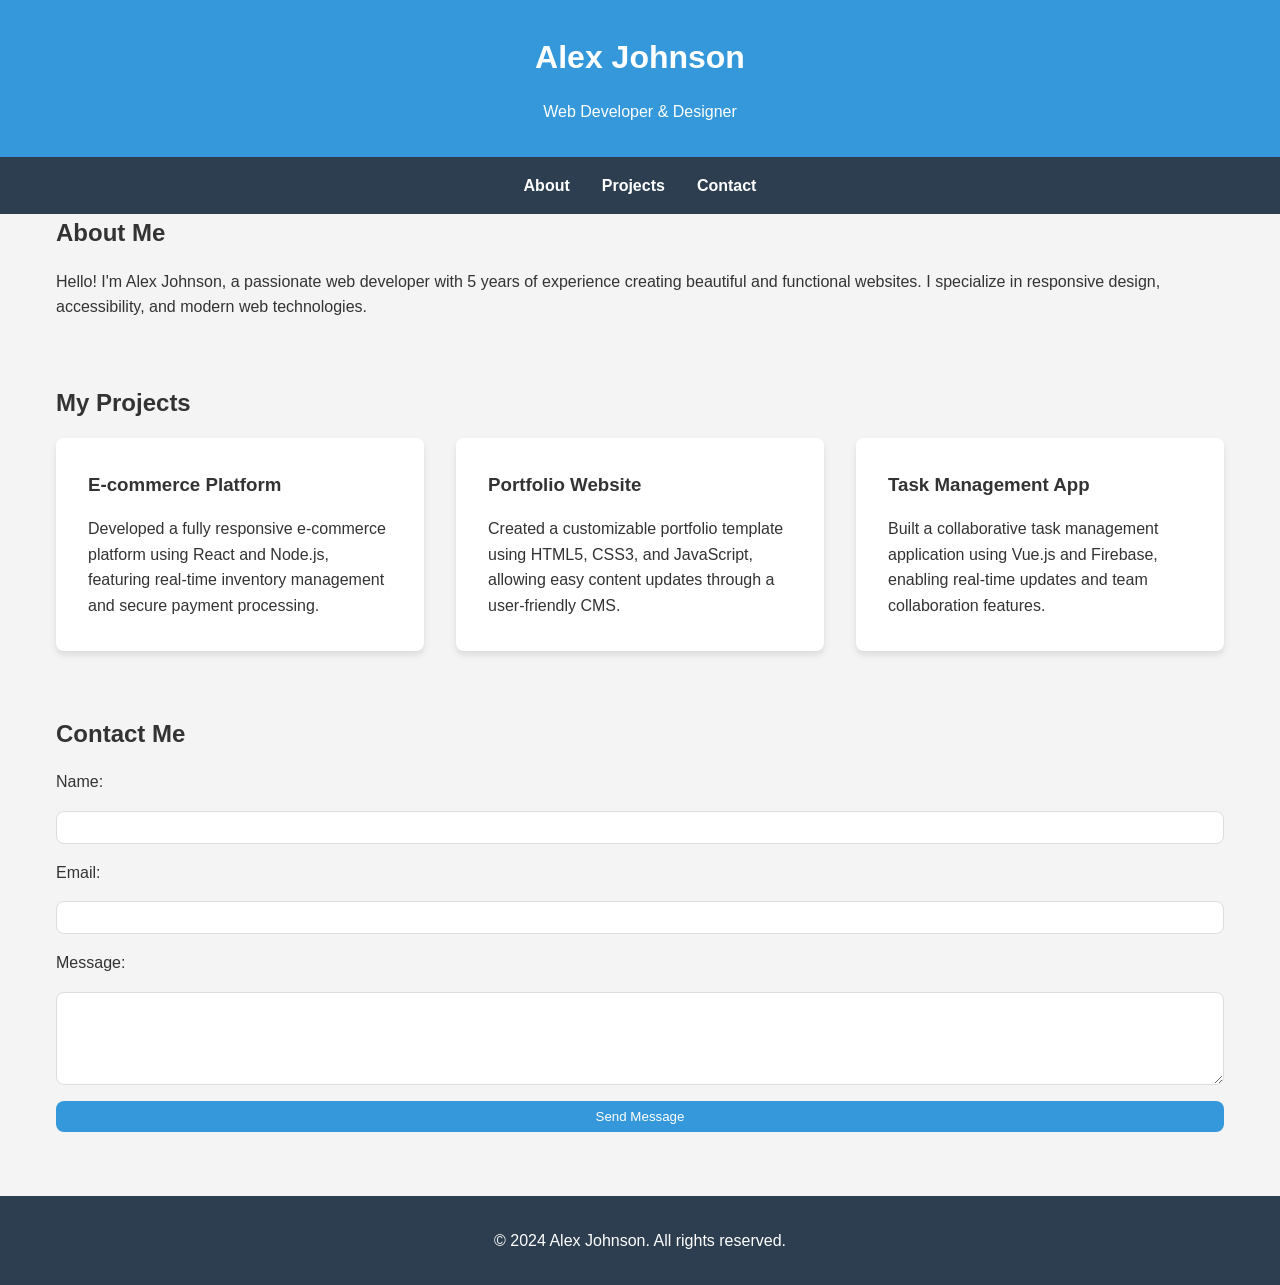
==== index.html @ 755f9c49 "update to index" ====
<!DOCTYPE html>
<html lang="en">
	<head>
		<meta charset="UTF-8" />
		<meta name="viewport" content="width=device-width, initial-scale=1.0" />
		<title>Alex Johnson - Web Developer Portfolio</title>
		<link rel="stylesheet" href="style.css" />
	</head>
	<body>
		<header>
			<div class="container">
				<h1>Alex Johnson</h1>
				<p>Web Developer & Designer</p>
			</div>
		</header>

		<nav>
			<div class="container">
				<ul>
					<li><a href="#about">About</a></li>
					<li><a href="#projects">Projects</a></li>
					<li><a href="#contact">Contact</a></li>
				</ul>
			</div>
		</nav>

		<main class="container">
			<section id="about">
				<h2>About Me</h2>
				<p>
					Hello! I'm Alex Johnson, a passionate web developer with 5 years of experience creating
					beautiful and functional websites. I specialize in responsive design, accessibility, and
					modern web technologies.
				</p>
			</section>

			<section id="projects">
				<h2>My Projects</h2>
				<div class="project-grid">
					<article class="project-card">
						<h3>E-commerce Platform</h3>
						<p>
							Developed a fully responsive e-commerce platform using React and Node.js, featuring
							real-time inventory management and secure payment processing.
						</p>
					</article>
					<article class="project-card">
						<h3>Portfolio Website</h3>
						<p>
							Created a customizable portfolio template using HTML5, CSS3, and JavaScript, allowing
							easy content updates through a user-friendly CMS.
						</p>
					</article>
					<article class="project-card">
						<h3>Task Management App</h3>
						<p>
							Built a collaborative task management application using Vue.js and Firebase, enabling
							real-time updates and team collaboration features.
						</p>
					</article>
				</div>
			</section>

			<section id="contact">
				<h2>Contact Me</h2>
				<form>
					<label for="name">Name:</label>
					<input type="text" id="name" name="name" required />

					<label for="email">Email:</label>
					<input type="email" id="email" name="email" required />

					<label for="message">Message:</label>
					<textarea id="message" name="message" rows="5" required></textarea>

					<button type="submit">Send Message</button>
				</form>
			</section>
		</main>

		<footer>
			<div class="container">
				<p>&copy; 2024 Alex Johnson. All rights reserved.</p>
			</div>
		</footer>
	</body>
</html>
---- style.css ----
/* CSS Variables for easy customization */
:root {
	--primary-color: #3498db;
	--secondary-color: #2c3e50;
	--text-color: #333;
	--bg-color: #f4f4f4;
	--card-bg: #ffffff;
	--spacing-sm: 1rem;
	--spacing-md: 2rem;
	--spacing-lg: 4rem;
	--border-radius: 8px;
}

/* Base styles */
* {
	margin: 0;
	padding: 0;
	box-sizing: border-box;
}

body {
	font-family: "Segoe UI", Tahoma, Geneva, Verdana, sans-serif;
	line-height: 1.6;
	color: var(--text-color);
	background-color: var(--bg-color);
}

.container {
	max-width: 1200px;
	margin: 0 auto;
	padding: 0 var(--spacing-sm);
}

/* Typography */
h1,
h2,
h3 {
	margin-bottom: var(--spacing-sm);
}

/* Header styles */
header {
	background-color: var(--primary-color);
	color: white;
	padding: var(--spacing-md) 0;
	text-align: center;
}

/* Navigation styles */
nav {
	background-color: var(--secondary-color);
	padding: var(--spacing-sm) 0;
}

nav ul {
	list-style-type: none;
	display: flex;
	justify-content: center;
}

nav ul li {
	margin: 0 var(--spacing-sm);
}

nav ul li a {
	color: white;
	text-decoration: none;
	font-weight: bold;
}

/* Main content styles */
main {
	padding: var(--spacing-lg) 0;
}

section {
	margin-bottom: var(--spacing-lg);
}

/* Card styles for projects */
.project-grid {
	display: grid;
	grid-template-columns: repeat(auto-fit, minmax(300px, 1fr));
	gap: var(--spacing-md);
}

.project-card {
	background-color: var(--card-bg);
	border-radius: var(--border-radius);
	padding: var(--spacing-md);
	box-shadow: 0 4px 6px rgba(0, 0, 0, 0.1);
}

/* Form styles */
form {
	display: grid;
	gap: var(--spacing-sm);
}

input,
textarea {
	width: 100%;
	padding: 0.5rem;
	border: 1px solid #ddd;
	border-radius: var(--border-radius);
}

button {
	background-color: var(--primary-color);
	color: white;
	border: none;
	padding: 0.5rem 1rem;
	border-radius: var(--border-radius);
	cursor: pointer;
}

/* Footer styles */
footer {
	background-color: var(--secondary-color);
	color: white;
	text-align: center;
	padding: var(--spacing-md) 0;
	margin-top: var(--spacing-lg);
}

/* Responsive design */
@media (max-width: 768px) {
	nav ul {
		flex-direction: column;
		align-items: center;
	}

	nav ul li {
		margin: 0.5rem 0;
	}
}
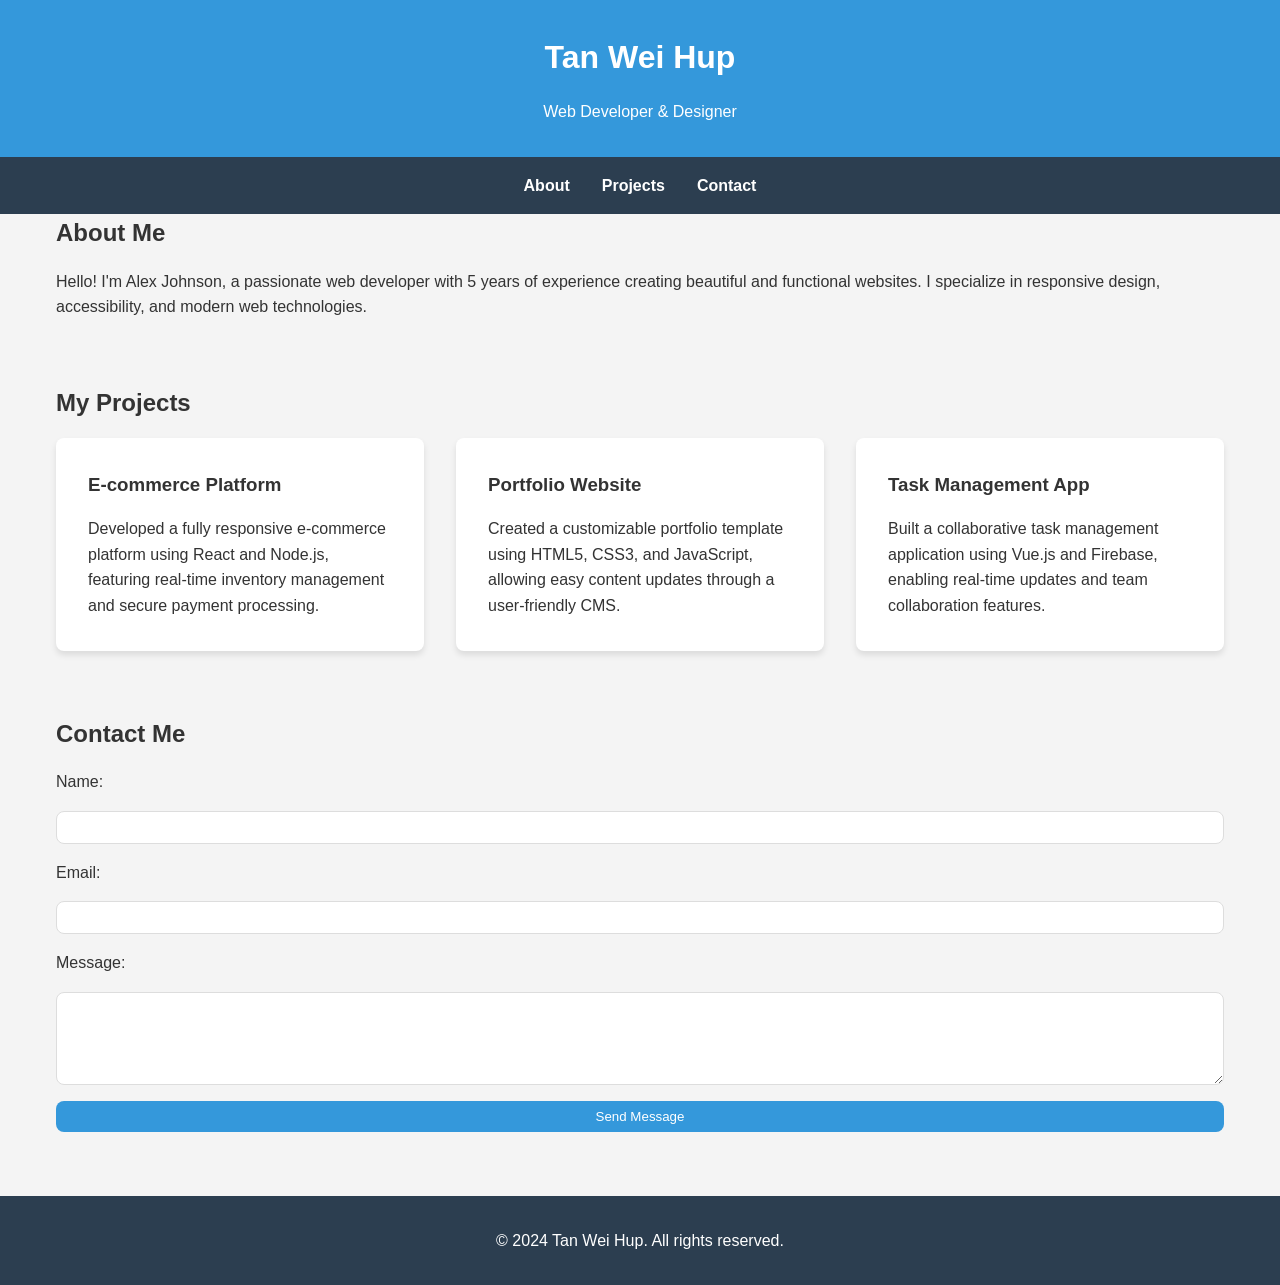
==== commit b053a6ea: "updates" ====
--- a/index.html
+++ b/index.html
@@ -3,13 +3,13 @@
 	<head>
 		<meta charset="UTF-8" />
 		<meta name="viewport" content="width=device-width, initial-scale=1.0" />
-		<title>Alex Johnson - Web Developer Portfolio</title>
+		<title>Tan Wei Hup - Web Developer Portfolio</title>
 		<link rel="stylesheet" href="style.css" />
 	</head>
 	<body>
 		<header>
 			<div class="container">
-				<h1>Alex Johnson</h1>
+				<h1>Tan Wei Hup</h1>
 				<p>Web Developer & Designer</p>
 			</div>
 		</header>
@@ -80,7 +80,7 @@
 
 		<footer>
 			<div class="container">
-				<p>&copy; 2024 Alex Johnson. All rights reserved.</p>
+				<p>&copy; 2024 Tan Wei Hup. All rights reserved.</p>
 			</div>
 		</footer>
 	</body>
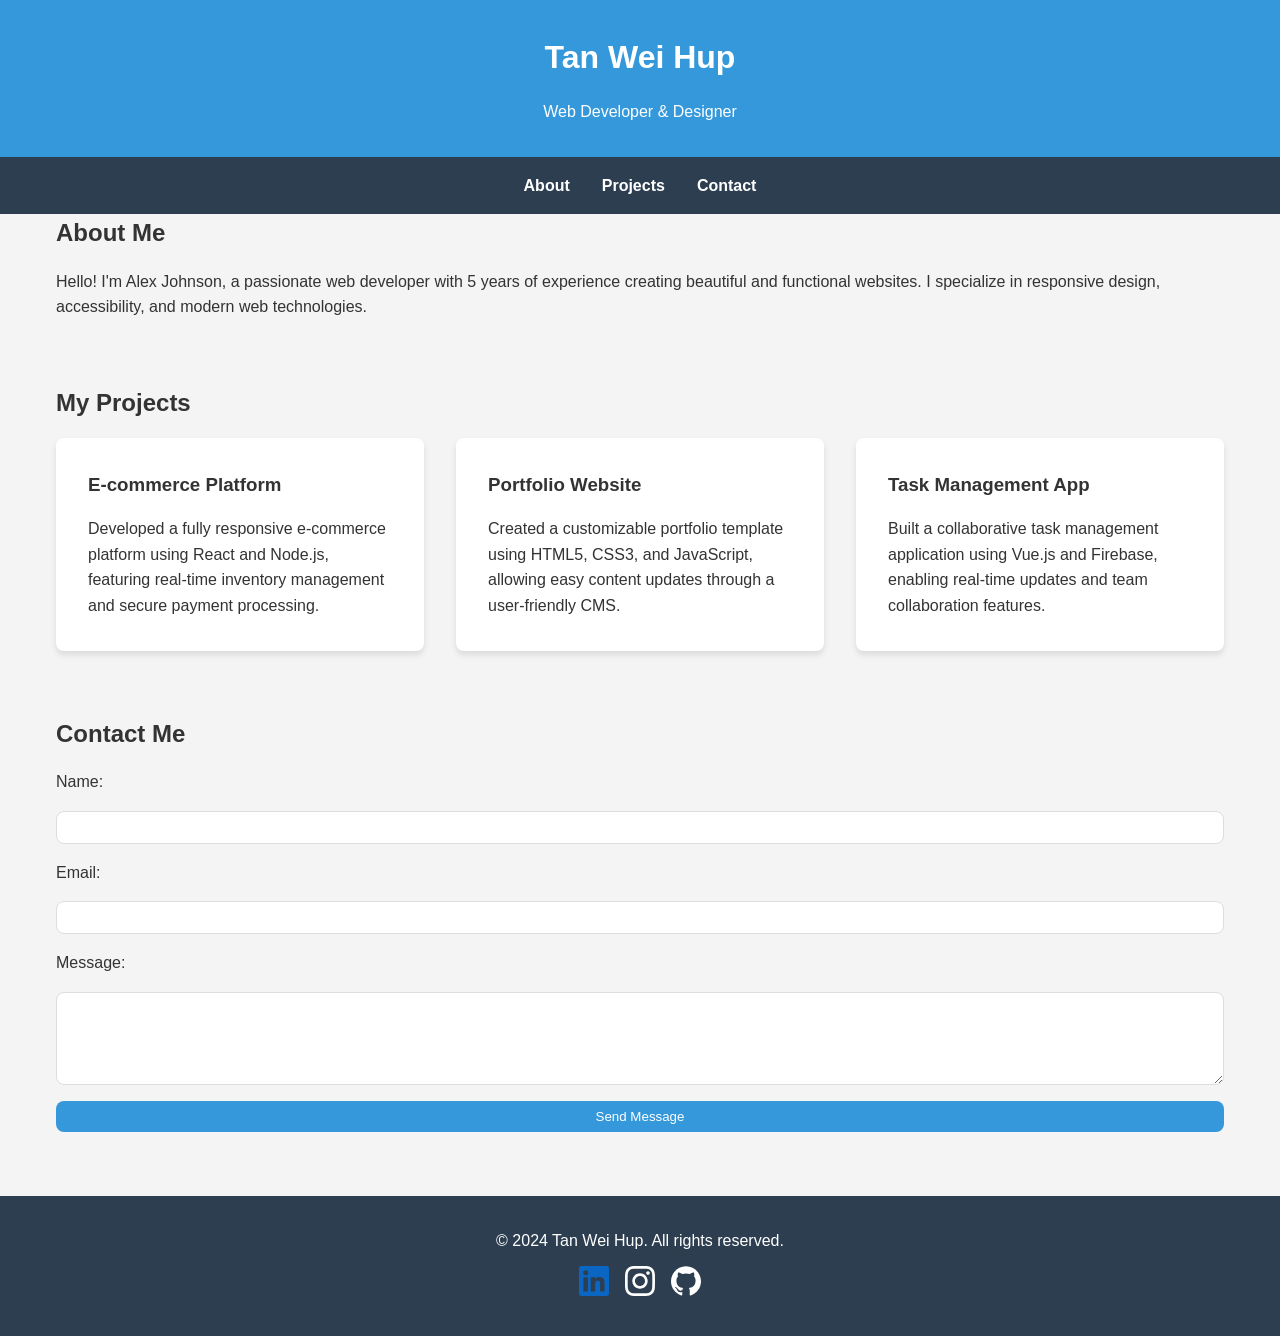
==== commit 8b2b5b27: "added socials" ====
--- a/index.html
+++ b/index.html
@@ -81,6 +81,50 @@
 		<footer>
 			<div class="container">
 				<p>&copy; 2024 Tan Wei Hup. All rights reserved.</p>
+				<div class="social-links">
+					<a href="https://www.linkedin.com/in/tan-wei-hup/" target="_blank">
+						<svg
+							width="256"
+							height="256"
+							xmlns="http://www.w3.org/2000/svg"
+							preserveAspectRatio="xMidYMid"
+							viewBox="0 0 256 256"
+						>
+							<path
+								d="M218.123 218.127h-37.931v-59.403c0-14.165-.253-32.4-19.728-32.4-19.756 0-22.779 15.434-22.779 31.369v60.43h-37.93V95.967h36.413v16.694h.51a39.907 39.907 0 0 1 35.928-19.733c38.445 0 45.533 25.288 45.533 58.186l-.016 67.013ZM56.955 79.27c-12.157.002-22.014-9.852-22.016-22.009-.002-12.157 9.851-22.014 22.008-22.016 12.157-.003 22.014 9.851 22.016 22.008A22.013 22.013 0 0 1 56.955 79.27m18.966 138.858H37.95V95.967h37.97v122.16ZM237.033.018H18.89C8.58-.098.125 8.161-.001 18.471v219.053c.122 10.315 8.576 18.582 18.89 18.474h218.144c10.336.128 18.823-8.139 18.966-18.474V18.454c-.147-10.33-8.635-18.588-18.966-18.453"
+								fill="#0A66C2"
+							/>
+						</svg>
+					</a>
+					<a href="https://www.instagram.com/weihup_1455/" target="_blank">
+						<svg
+							xmlns="http://www.w3.org/2000/svg"
+							width="256"
+							height="256"
+							preserveAspectRatio="xMidYMid"
+							viewBox="0 0 256 256"
+						>
+							<path
+								fill="#fff"
+								d="M128 23.064c34.177 0 38.225.13 51.722.745 12.48.57 19.258 2.655 23.769 4.408 5.974 2.322 10.238 5.096 14.717 9.575 4.48 4.479 7.253 8.743 9.575 14.717 1.753 4.511 3.838 11.289 4.408 23.768.615 13.498.745 17.546.745 51.723 0 34.178-.13 38.226-.745 51.723-.57 12.48-2.655 19.257-4.408 23.768-2.322 5.974-5.096 10.239-9.575 14.718-4.479 4.479-8.743 7.253-14.717 9.574-4.511 1.753-11.289 3.839-23.769 4.408-13.495.616-17.543.746-51.722.746-34.18 0-38.228-.13-51.723-.746-12.48-.57-19.257-2.655-23.768-4.408-5.974-2.321-10.239-5.095-14.718-9.574-4.479-4.48-7.253-8.744-9.574-14.718-1.753-4.51-3.839-11.288-4.408-23.768-.616-13.497-.746-17.545-.746-51.723 0-34.177.13-38.225.746-51.722.57-12.48 2.655-19.258 4.408-23.769 2.321-5.974 5.095-10.238 9.574-14.717 4.48-4.48 8.744-7.253 14.718-9.575 4.51-1.753 11.288-3.838 23.768-4.408 13.497-.615 17.545-.745 51.723-.745M128 0C93.237 0 88.878.147 75.226.77c-13.625.622-22.93 2.786-31.071 5.95-8.418 3.271-15.556 7.648-22.672 14.764C14.367 28.6 9.991 35.738 6.72 44.155 3.555 52.297 1.392 61.602.77 75.226.147 88.878 0 93.237 0 128c0 34.763.147 39.122.77 52.774.622 13.625 2.785 22.93 5.95 31.071 3.27 8.417 7.647 15.556 14.763 22.672 7.116 7.116 14.254 11.492 22.672 14.763 8.142 3.165 17.446 5.328 31.07 5.95 13.653.623 18.012.77 52.775.77s39.122-.147 52.774-.77c13.624-.622 22.929-2.785 31.07-5.95 8.418-3.27 15.556-7.647 22.672-14.763 7.116-7.116 11.493-14.254 14.764-22.672 3.164-8.142 5.328-17.446 5.95-31.07.623-13.653.77-18.012.77-52.775s-.147-39.122-.77-52.774c-.622-13.624-2.786-22.929-5.95-31.07-3.271-8.418-7.648-15.556-14.764-22.672C227.4 14.368 220.262 9.99 211.845 6.72c-8.142-3.164-17.447-5.328-31.071-5.95C167.122.147 162.763 0 128 0Zm0 62.27C91.698 62.27 62.27 91.7 62.27 128c0 36.302 29.428 65.73 65.73 65.73 36.301 0 65.73-29.428 65.73-65.73 0-36.301-29.429-65.73-65.73-65.73Zm0 108.397c-23.564 0-42.667-19.103-42.667-42.667S104.436 85.333 128 85.333s42.667 19.103 42.667 42.667-19.103 42.667-42.667 42.667Zm83.686-110.994c0 8.484-6.876 15.36-15.36 15.36-8.483 0-15.36-6.876-15.36-15.36 0-8.483 6.877-15.36 15.36-15.36 8.484 0 15.36 6.877 15.36 15.36Z"
+							/>
+						</svg>
+					</a>
+					<a href="https://github.com/AaronTan11" target="_blank">
+						<svg
+							viewBox="0 0 256 250"
+							width="256"
+							height="250"
+							fill="#fff"
+							xmlns="http://www.w3.org/2000/svg"
+							preserveAspectRatio="xMidYMid"
+						>
+							<path
+								d="M128.001 0C57.317 0 0 57.307 0 128.001c0 56.554 36.676 104.535 87.535 121.46 6.397 1.185 8.746-2.777 8.746-6.158 0-3.052-.12-13.135-.174-23.83-35.61 7.742-43.124-15.103-43.124-15.103-5.823-14.795-14.213-18.73-14.213-18.73-11.613-7.944.876-7.78.876-7.78 12.853.902 19.621 13.19 19.621 13.19 11.417 19.568 29.945 13.911 37.249 10.64 1.149-8.272 4.466-13.92 8.127-17.116-28.431-3.236-58.318-14.212-58.318-63.258 0-13.975 5-25.394 13.188-34.358-1.329-3.224-5.71-16.242 1.24-33.874 0 0 10.749-3.44 35.21 13.121 10.21-2.836 21.16-4.258 32.038-4.307 10.878.049 21.837 1.47 32.066 4.307 24.431-16.56 35.165-13.12 35.165-13.12 6.967 17.63 2.584 30.65 1.255 33.873 8.207 8.964 13.173 20.383 13.173 34.358 0 49.163-29.944 59.988-58.447 63.157 4.591 3.972 8.682 11.762 8.682 23.704 0 17.126-.148 30.91-.148 35.126 0 3.407 2.304 7.398 8.792 6.14C219.37 232.5 256 184.537 256 128.002 256 57.307 198.691 0 128.001 0Zm-80.06 182.34c-.282.636-1.283.827-2.194.39-.929-.417-1.45-1.284-1.15-1.922.276-.655 1.279-.838 2.205-.399.93.418 1.46 1.293 1.139 1.931Zm6.296 5.618c-.61.566-1.804.303-2.614-.591-.837-.892-.994-2.086-.375-2.66.63-.566 1.787-.301 2.626.591.838.903 1 2.088.363 2.66Zm4.32 7.188c-.785.545-2.067.034-2.86-1.104-.784-1.138-.784-2.503.017-3.05.795-.547 2.058-.055 2.861 1.075.782 1.157.782 2.522-.019 3.08Zm7.304 8.325c-.701.774-2.196.566-3.29-.49-1.119-1.032-1.43-2.496-.726-3.27.71-.776 2.213-.558 3.315.49 1.11 1.03 1.45 2.505.701 3.27Zm9.442 2.81c-.31 1.003-1.75 1.459-3.199 1.033-1.448-.439-2.395-1.613-2.103-2.626.301-1.01 1.747-1.484 3.207-1.028 1.446.436 2.396 1.602 2.095 2.622Zm10.744 1.193c.036 1.055-1.193 1.93-2.715 1.95-1.53.034-2.769-.82-2.786-1.86 0-1.065 1.202-1.932 2.733-1.958 1.522-.03 2.768.818 2.768 1.868Zm10.555-.405c.182 1.03-.875 2.088-2.387 2.37-1.485.271-2.861-.365-3.05-1.386-.184-1.056.893-2.114 2.376-2.387 1.514-.263 2.868.356 3.061 1.403Z"
+							/>
+						</svg>
+					</a>
+				</div>
 			</div>
 		</footer>
 	</body>
--- a/style.css
+++ b/style.css
@@ -114,6 +114,18 @@
 	cursor: pointer;
 }
 
+/* SVG Styles */
+.social-links {
+	margin-top: 13px;
+	display: flex;
+	justify-content: center;
+	gap: 16px;
+}
+svg {
+	width: 30px;
+	height: 30px;
+}
+
 /* Footer styles */
 footer {
 	background-color: var(--secondary-color);
